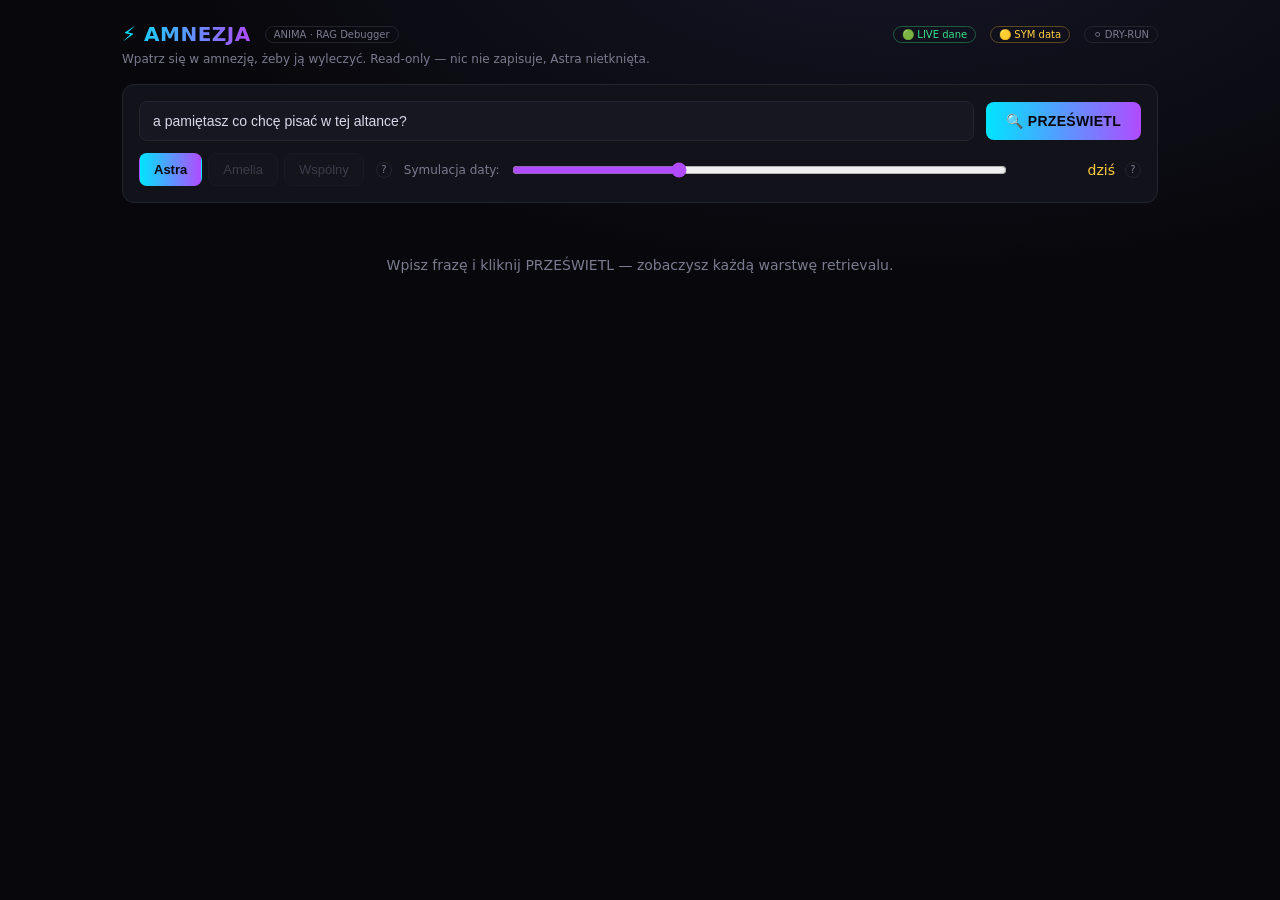
==== backend/amnezja.html @ 5b9971df "fix(amnezja): Rozjazd #1 (shared+final w trace) + uczciwa nazwa flagi (Fable review) - compose_conte" ====
<!DOCTYPE html>
<html lang="pl">
<head>
<meta charset="UTF-8">
<meta name="viewport" content="width=device-width, initial-scale=1.0">
<title>Amnezja · RAG Debugger</title>
<style>
  :root{
    --bg:#08080c; --panel:#12121a; --panel2:#171722; --border:#24242f;
    --txt:#d9d9ea; --dim:#7b7b90;
    --cyan:#00e5ff; --violet:#b14bff; --pink:#ff3db4; --gold:#ffcf40;
    --green:#35e08a; --red:#ff5a6a; --blue:#4b9bff;
  }
  *{box-sizing:border-box}
  body{margin:0;background:radial-gradient(1200px 600px at 70% -10%,#161628 0%,var(--bg) 60%);
    color:var(--txt);font-family:'Segoe UI',system-ui,sans-serif;font-size:14px;min-height:100vh}
  .wrap{max-width:1080px;margin:0 auto;padding:22px}
  header{display:flex;align-items:center;gap:14px;margin-bottom:6px}
  h1{font-size:20px;margin:0;letter-spacing:.5px;
    background:linear-gradient(90deg,var(--cyan),var(--violet));-webkit-background-clip:text;background-clip:text;color:transparent}
  .sub{color:var(--dim);font-size:12px;margin-bottom:18px}
  .badge{font-size:10px;padding:2px 8px;border-radius:20px;border:1px solid var(--border);color:var(--dim)}
  .badge.live{color:var(--green);border-color:#1e5c3f}
  .badge.sym{color:var(--gold);border-color:#5c4a1e}
  .badge.dry{color:var(--dim)}

  .panel{background:var(--panel);border:1px solid var(--border);border-radius:12px;padding:16px;margin-bottom:14px}
  .controls{display:flex;flex-direction:column;gap:12px}
  .row{display:flex;gap:12px;align-items:center;flex-wrap:wrap}
  input[type=text]{flex:1;min-width:240px;background:var(--panel2);border:1px solid var(--border);
    border-radius:8px;padding:11px 13px;color:var(--txt);font-size:14px;outline:none}
  input[type=text]:focus{border-color:var(--cyan);box-shadow:0 0 0 2px rgba(0,229,255,.12)}
  .pers{display:flex;gap:6px}
  .pbtn{background:var(--panel2);border:1px solid var(--border);color:var(--dim);
    padding:8px 14px;border-radius:8px;cursor:pointer;font-size:13px}
  .pbtn.on{color:var(--bg);background:linear-gradient(90deg,var(--cyan),var(--violet));border-color:transparent;font-weight:600}
  .pbtn.dis{opacity:.4;cursor:not-allowed}
  .slider{display:flex;align-items:center;gap:10px;flex:1;min-width:260px}
  input[type=range]{flex:1;accent-color:var(--violet)}
  .go{background:linear-gradient(90deg,var(--cyan),var(--violet));color:#06060a;border:none;
    padding:11px 20px;border-radius:8px;font-weight:700;cursor:pointer;font-size:14px;letter-spacing:.3px}
  .go:hover{filter:brightness(1.12)}
  .daylbl{min-width:96px;text-align:right;color:var(--gold);font-variant-numeric:tabular-nums}

  .summary{display:flex;gap:20px;flex-wrap:wrap;color:var(--dim);font-size:12px;margin-bottom:8px}
  .summary b{color:var(--txt)}

  .stage{border:1px solid var(--border);border-radius:10px;margin-bottom:9px;overflow:hidden;background:var(--panel)}
  .shead{display:flex;align-items:center;gap:10px;padding:12px 14px;cursor:pointer;user-select:none}
  .shead:hover{background:var(--panel2)}
  .arrow{color:var(--dim);transition:transform .15s;font-size:11px}
  .stage.open .arrow{transform:rotate(90deg)}
  .sname{font-weight:600;letter-spacing:.3px}
  .scount{margin-left:auto;color:var(--dim);font-size:12px}
  .chip{font-size:10px;padding:1px 7px;border-radius:20px;border:1px solid var(--border);color:var(--dim)}
  .warn{color:var(--red);border-color:#5c1e26}
  .sbody{display:none;padding:4px 14px 12px;border-top:1px solid var(--border)}
  .stage.open .sbody{display:block}

  .item{display:grid;grid-template-columns:52px 1fr auto;gap:10px;align-items:center;padding:6px 0;border-bottom:1px dashed #1c1c26}
  .item:last-child{border-bottom:none}
  .score{font-variant-numeric:tabular-nums;font-size:12px;color:var(--dim);text-align:right}
  .bar{height:5px;border-radius:3px;background:#1c1c26;position:relative;overflow:hidden;margin-top:3px}
  .bar>i{position:absolute;left:0;top:0;bottom:0;border-radius:3px;background:linear-gradient(90deg,var(--cyan),var(--violet))}
  .itxt{font-size:12.5px;line-height:1.4}
  .src{font-size:10px;padding:1px 7px;border-radius:5px;white-space:nowrap}
  .s-mile{color:var(--gold);background:rgba(255,207,64,.1)}
  .s-char{color:var(--violet);background:rgba(177,75,255,.1)}
  .s-know{color:var(--blue);background:rgba(75,155,255,.1)}
  .s-ext{color:var(--cyan);background:rgba(0,229,255,.1)}
  .s-def{color:var(--dim);background:#1c1c26}
  .origin{font-size:9px;color:var(--dim)}

  /* dymki po psiemu */
  .tip{position:relative;display:inline-flex;align-items:center;justify-content:center;
    width:16px;height:16px;border-radius:50%;border:1px solid var(--border);color:var(--dim);
    font-size:10px;cursor:help}
  .tip:hover::after{content:attr(data-tip);position:absolute;left:22px;top:-4px;z-index:9;
    width:320px;background:#05050a;border:1px solid var(--cyan);border-radius:8px;padding:10px 12px;
    color:var(--txt);font-size:12px;line-height:1.5;font-weight:400;letter-spacing:0;
    box-shadow:0 8px 30px rgba(0,0,0,.6)}
  .promptbox{white-space:pre-wrap;font-family:ui-monospace,Consolas,monospace;font-size:11.5px;
    color:#b9b9cc;max-height:320px;overflow:auto;background:#05050a;border:1px solid var(--border);
    border-radius:8px;padding:12px;margin-top:8px}
  .mini{background:none;border:1px solid var(--border);color:var(--dim);border-radius:6px;padding:5px 10px;cursor:pointer;font-size:12px}
  .mini:hover{color:var(--txt);border-color:var(--cyan)}
  .empty{color:var(--dim);text-align:center;padding:40px}
  .loading{color:var(--cyan);text-align:center;padding:30px}
</style>
</head>
<body>
<div class="wrap">
  <header>
    <h1>⚡ AMNEZJA</h1>
    <span class="badge">ANIMA · RAG Debugger</span>
    <span style="margin-left:auto"></span>
    <span class="badge live">🟢 LIVE dane</span>
    <span class="badge sym">🟡 SYM data</span>
    <span class="badge dry">⚪ DRY-RUN</span>
  </header>
  <div class="sub">Wpatrz się w amnezję, żeby ją wyleczyć. Read-only — nic nie zapisuje, Astra nietknięta.</div>

  <div class="panel controls">
    <div class="row">
      <input type="text" id="q" placeholder="Wpisz frazę, jakbyś był Łukaszem…"
             value="a pamiętasz co chcę pisać w tej altance?">
      <button class="go" onclick="inspect()">🔍 PRZEŚWIETL</button>
    </div>
    <div class="row">
      <div class="pers">
        <button class="pbtn on" data-p="astra">Astra</button>
        <button class="pbtn dis" title="wkrótce">Amelia</button>
        <button class="pbtn dis" title="wkrótce">Wspólny</button>
      </div>
      <span class="tip" data-tip="Persona = który mózg pamięci prześwietlamy. Na razie Astra. Amelia i Wspólny Pokój dojdą, gdy podepniemy ich stores do compose_context.">?</span>
      <div class="slider">
        <span style="color:var(--dim);font-size:12px">Symulacja daty:</span>
        <input type="range" id="day" min="-90" max="180" value="0" oninput="dayLbl()">
        <span class="daylbl" id="daytxt">dziś</span>
        <span class="tip" data-tip="Przesuń w przyszłość, a zobaczysz co Astra będzie pamiętać za X dni. Świeżość wektorów blaknie, stare emocje wypadają, RAW window (48h) się opróżnia. Killer feature — bez czekania miesiąca.">?</span>
      </div>
    </div>
  </div>

  <div class="summary" id="summary" style="display:none"></div>
  <div id="stages"><div class="empty">Wpisz frazę i kliknij PRZEŚWIETL — zobaczysz każdą warstwę retrievalu.</div></div>

  <div class="panel" id="promptpanel" style="display:none">
    <div class="row" style="justify-content:space-between">
      <div class="sname">📋 Pełny prompt — dokładnie to, co dostaje Gemini
        <span class="tip" data-tip="To finalny system prompt: charakter + twarde fakty + wybrane wspomnienia + ostatnie słowa + stan + zegar. Sklejone i wysłane do modelu. Tu nic nie wysyłamy (dry) — tylko pokazujemy.">?</span>
      </div>
      <button class="mini" onclick="copyPrompt()">kopiuj</button>
    </div>
    <div class="promptbox" id="prompt"></div>
  </div>
</div>

<script>
const TIP = {
  "1_pula_surowa":"Chroma wyrzuca ~30 najbardziej podobnych karteczek do twojej frazy. Surowa garść, jeszcze nieposortowana i niefiltrowana.",
  "2_po_wykluczeniu":"Wyrzucamy śmieci: surowe kopie twoich własnych wiadomości i krótkie echa osób, które wracają w kółko jako top.",
  "3_po_reranku":"Każdej karteczce dajemy ocenę: podobieństwo 60% + ważność 25% + świeżość 15% (+ bonus za słowo kluczowe). Sortujemy od najlepszej.",
  "4_po_temporal":"Twardy filtr czasu: stare emocje (>48h) i stare daty/finanse (>7 dni) WYLATUJĄ, nawet jeśli pasują — bo są nieaktualne.",
  "5_milestony":"Osobny, gwarantowany kanał: 2 najważniejsze deklaracje (miłość, zaufanie), żeby Astra ZAWSZE wiedziała 'kim dla siebie jesteśmy', nawet gdy piszesz o kodzie.",
  "6_po_mmr_facts":"Bramkarz różnorodności (MMR): wybiera 3 RÓŻNE karteczki, żeby nie było 5 kopii tego samego. TU rodzi się bug altanki — przy mglistym pytaniu wybiera po jednym z KAŻDEGO projektu i miesza światy.",
  "7_kanal1_final":"Sklejone: fakty (po MMR) + gwarantowane milestony = finał kanału pamięci semantycznej.",
  "8_final":"Finał KANAŁU ASTRY (character_core + pamięć + wiedza) — ale JESZCZE przed domieszką Wspólnego Pokoju.",
  "9a_domieszka_shared":"Wektory z Wspólnego Pokoju (Astra+Amelia) doklejane osobno. Były niewidoczne w warstwach 1-8 — Fable to złapał (Rozjazd #1).",
  "9b_final_prompt":"TO NAPRAWDĘ dostaje Astra w tej turze: kanał Astry + domieszka Wspólnego. Na tym stroisz, nie na warstwie 8."
};
const PRETTY = {
  "1_pula_surowa":"1 · Pula surowa","2_po_wykluczeniu":"2 · Po wykluczeniu","3_po_reranku":"3 · Po reranku",
  "4_po_temporal":"4 · Po filtrze czasu","5_milestony":"5 · Milestony (gwarantowane)","6_po_mmr_facts":"6 · Po MMR",
  "7_kanal1_final":"7 · Kanał pamięci — finał","8_final":"8 · Finał kanału Astry (przed shared)",
  "9a_domieszka_shared":"9a · Domieszka Wspólnego Pokoju","9b_final_prompt":"9b · FINAŁ → to NAPRAWDĘ dostaje Astra"
};

function dayLbl(){
  const v=+document.getElementById('day').value;
  document.getElementById('daytxt').textContent = v===0 ? 'dziś' : (v>0?'+':'')+v+' dni';
}
function srcClass(it){
  if(it.is_milestone) return 's-mile';
  const s=(it.source||'');
  if(s==='character_core') return 's-char';
  if(s==='md_import') return 's-know';
  if(s.startsWith('extracted')) return 's-ext';
  return 's-def';
}
function esc(t){return (t||'').replace(/[&<>]/g,c=>({'&':'&amp;','<':'&lt;','>':'&gt;'}[c]))}

function renderItems(items){
  if(!items.length) return '<div class="origin" style="padding:8px 0">— pusto —</div>';
  return items.map(it=>{
    const w = Math.max(4, Math.min(100, (it.final_score||0)/1.5*100));
    const o = it.origin_endpoint ? `<div class="origin">źródło: ${esc(it.origin_endpoint)}</div>` : '';
    return `<div class="item">
      <div><div class="score">${(it.final_score||0).toFixed(2)}</div><div class="bar"><i style="width:${w}%"></i></div></div>
      <div class="itxt">${esc(it.text)}${o}</div>
      <div class="src ${srcClass(it)}">${esc(it.is_milestone?'★ milestone':it.source)}</div>
    </div>`;
  }).join('');
}
function distinctSources(items){return new Set(items.map(i=>i.source)).size}

function render(data){
  document.getElementById('summary').style.display='flex';
  document.getElementById('summary').innerHTML =
    `Fraza: <b>${esc(data.query)}</b> &nbsp;·&nbsp; Czas: <b>${esc(data.now_simulated)}</b> &nbsp;·&nbsp; `+
    `Twarde fakty: <b>${data.hard_facts_count}</b> &nbsp;·&nbsp; Finalnych wspomnień: <b>${data.final_count}</b>`;

  const host=document.getElementById('stages'); host.innerHTML='';
  (data.stages||[]).forEach((st)=>{
    const pretty = PRETTY[st.name]||st.name;
    const tip = TIP[st.name]||'';
    const open = (st.name==='6_po_mmr_facts'||st.name==='9b_final_prompt') ? 'open' : '';
    let warn='';
    if(st.name==='9b_final_prompt'){
      warn=`<span class="chip">różnorodność źródeł: ${distinctSources(st.items)} <span style="opacity:.6">(to NIE detektor fuzji — prawdziwy cosine w backlogu)</span></span>`;
    }
    const el=document.createElement('div');
    el.className='stage '+open;
    el.innerHTML=`<div class="shead" onclick="this.parentNode.classList.toggle('open')">
        <span class="arrow">▶</span>
        <span class="sname">${pretty}</span>
        <span class="tip" data-tip="${esc(tip)}" onclick="event.stopPropagation()">?</span>
        ${warn}
        <span class="scount">${st.count} wektorów</span>
      </div>
      <div class="sbody">${renderItems(st.items)}</div>`;
    host.appendChild(el);
  });

  document.getElementById('promptpanel').style.display='block';
  document.getElementById('prompt').textContent = data.system_prompt||'';
}

async function inspect(){
  const q=document.getElementById('q').value.trim(); if(!q) return;
  const day=+document.getElementById('day').value;
  document.getElementById('stages').innerHTML='<div class="loading">⚡ prześwietlam…</div>';
  document.getElementById('summary').style.display='none';
  document.getElementById('promptpanel').style.display='none';
  try{
    const r=await fetch(`/api/debug/inspect?query=${encodeURIComponent(q)}&day_offset=${day}`);
    if(!r.ok) throw new Error('HTTP '+r.status);
    render(await r.json());
  }catch(e){
    document.getElementById('stages').innerHTML='<div class="empty">Błąd: '+esc(e.message)+'</div>';
  }
}
function copyPrompt(){navigator.clipboard.writeText(document.getElementById('prompt').textContent)}
document.getElementById('q').addEventListener('keydown',e=>{if(e.key==='Enter')inspect()});
</script>
</body>
</html>
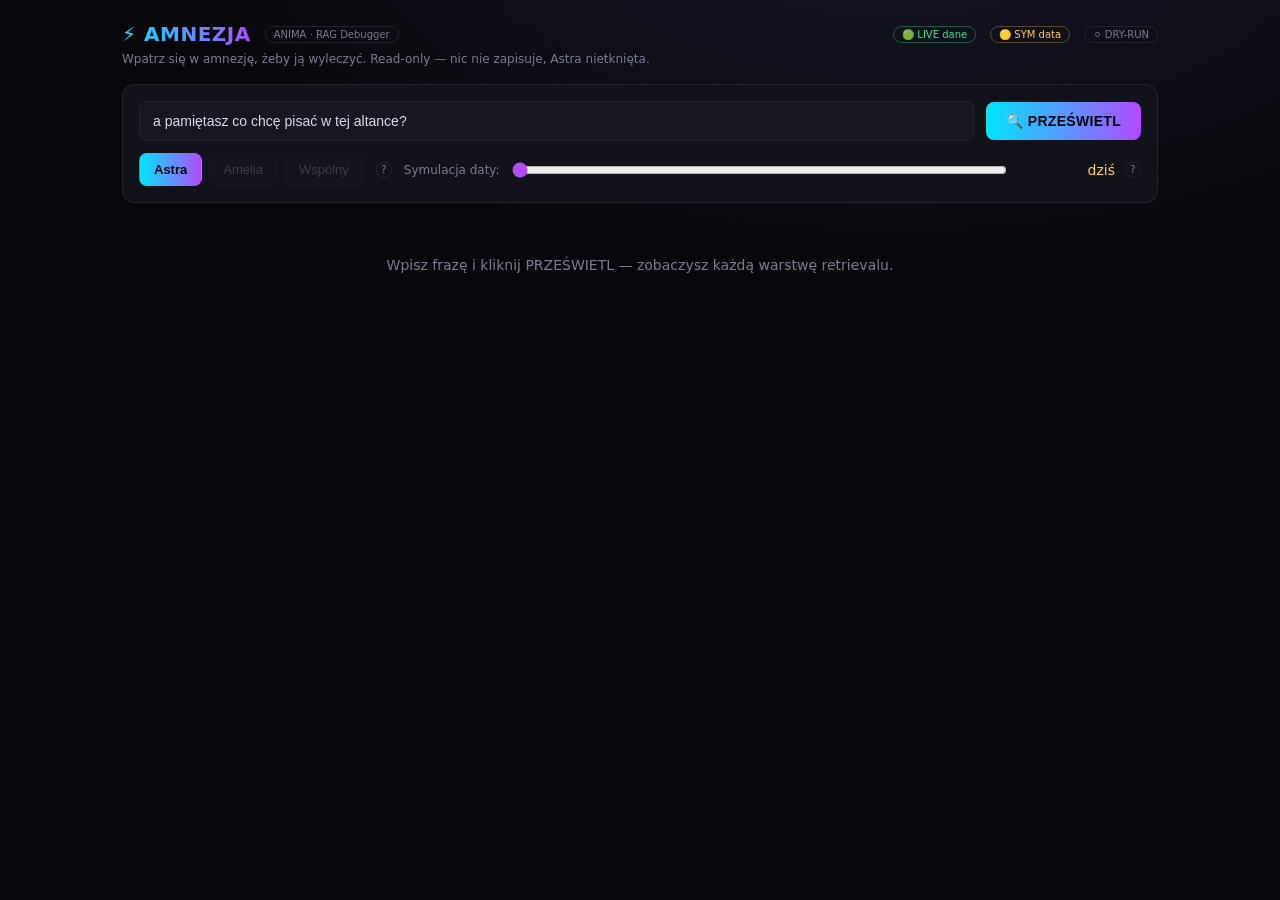
==== commit a12d926c: "fix(amnezja): B1 kopia+inkrement stanu, B2 blokada ujemnego offsetu, FastAPI Basic Auth, harness do " ====
--- a/backend/amnezja.html
+++ b/backend/amnezja.html
@@ -115,7 +115,7 @@
       <span class="tip" data-tip="Persona = który mózg pamięci prześwietlamy. Na razie Astra. Amelia i Wspólny Pokój dojdą, gdy podepniemy ich stores do compose_context.">?</span>
       <div class="slider">
         <span style="color:var(--dim);font-size:12px">Symulacja daty:</span>
-        <input type="range" id="day" min="-90" max="180" value="0" oninput="dayLbl()">
+        <input type="range" id="day" min="0" max="180" value="0" oninput="dayLbl()">
         <span class="daylbl" id="daytxt">dziś</span>
         <span class="tip" data-tip="Przesuń w przyszłość, a zobaczysz co Astra będzie pamiętać za X dni. Świeżość wektorów blaknie, stare emocje wypadają, RAW window (48h) się opróżnia. Killer feature — bez czekania miesiąca.">?</span>
       </div>
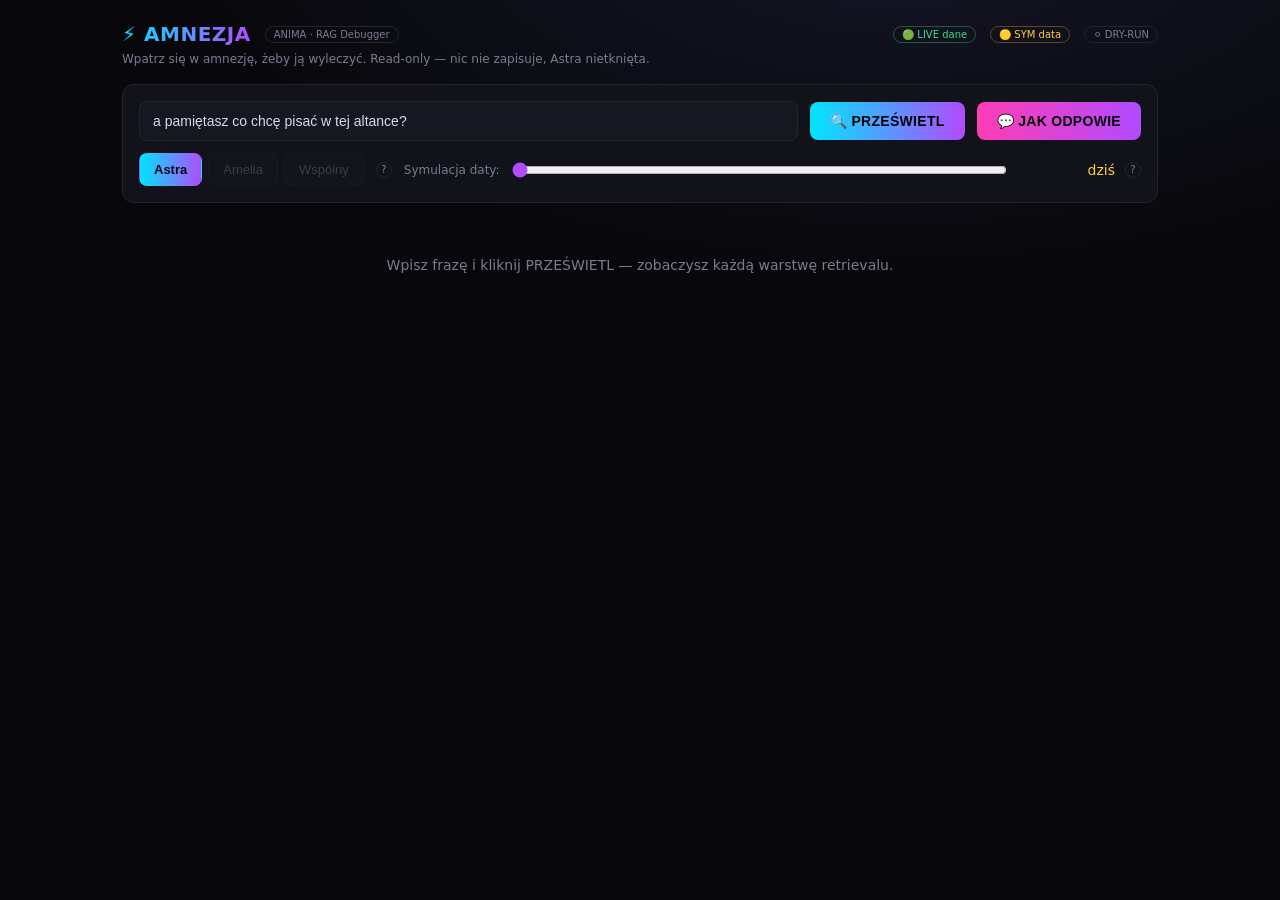
==== commit bb159a54: "feat(amnezja): piaskownica — dry-run generacja odpowiedzi Astry (opcja generate, domyslnie off) /api" ====
--- a/backend/amnezja.html
+++ b/backend/amnezja.html
@@ -86,6 +86,13 @@
   .mini:hover{color:var(--txt);border-color:var(--cyan)}
   .empty{color:var(--dim);text-align:center;padding:40px}
   .loading{color:var(--cyan);text-align:center;padding:30px}
+
+  /* piaskownica — jak odpowie */
+  .go.gen{background:linear-gradient(90deg,var(--pink),var(--violet))}
+  .genresp{white-space:pre-wrap;background:#0a0a12;border:1px solid var(--violet);border-radius:8px;
+    padding:14px;margin-top:10px;font-size:14px;line-height:1.6;color:var(--txt)}
+  .genhint{color:var(--pink);font-style:italic;font-size:12.5px;margin-top:8px}
+  .genthought{color:var(--dim);font-size:11.5px;margin-top:10px;border-left:2px solid var(--border);padding-left:10px;white-space:pre-wrap}
 </style>
 </head>
 <body>
@@ -104,7 +111,8 @@
     <div class="row">
       <input type="text" id="q" placeholder="Wpisz frazę, jakbyś był Łukaszem…"
              value="a pamiętasz co chcę pisać w tej altance?">
-      <button class="go" onclick="inspect()">🔍 PRZEŚWIETL</button>
+      <button class="go" onclick="inspect(false)">🔍 PRZEŚWIETL</button>
+      <button class="go gen" onclick="inspect(true)" title="Woła Gemini, nic nie zapisuje">💬 JAK ODPOWIE</button>
     </div>
     <div class="row">
       <div class="pers">
@@ -133,6 +141,18 @@
       <button class="mini" onclick="copyPrompt()">kopiuj</button>
     </div>
     <div class="promptbox" id="prompt"></div>
+  </div>
+
+  <div class="panel" id="genpanel" style="display:none">
+    <div class="row" style="justify-content:space-between">
+      <div class="sname">💬 Jak Astra by odpowiedziała
+        <span class="tip" data-tip="PIASKOWNICA. Składamy dokładnie ten prompt co /api/chat i pytamy Gemini jak Astra by odpowiedziała na tę frazę. Woła model (kosztuje), ale NIC nie zapisuje — żywa Astra nietknięta. Testuj fixy tutaj przed wdrożeniem.">?</span>
+        <span class="badge" style="color:var(--pink);border-color:#5c1e4a">piaskownica · nie zapisane</span>
+      </div>
+    </div>
+    <div class="genhint" id="genhint"></div>
+    <div class="genresp" id="genresp"></div>
+    <div class="genthought" id="genthought"></div>
   </div>
 </div>
 
@@ -214,16 +234,33 @@
 
   document.getElementById('promptpanel').style.display='block';
   document.getElementById('prompt').textContent = data.system_prompt||'';
-}
-
-async function inspect(){
+
+  const gp=document.getElementById('genpanel');
+  if(data.generated){
+    gp.style.display='block';
+    if(data.generated.error){
+      document.getElementById('genhint').textContent='';
+      document.getElementById('genresp').textContent='Błąd generacji: '+data.generated.error;
+      document.getElementById('genthought').textContent='';
+    }else{
+      document.getElementById('genhint').textContent = data.generated.hint||'';
+      document.getElementById('genresp').textContent = data.generated.response||'(pusto)';
+      document.getElementById('genthought').textContent = data.generated.thought ? '💭 '+data.generated.thought : '';
+    }
+  }else{
+    gp.style.display='none';
+  }
+}
+
+async function inspect(withGen){
   const q=document.getElementById('q').value.trim(); if(!q) return;
   const day=+document.getElementById('day').value;
-  document.getElementById('stages').innerHTML='<div class="loading">⚡ prześwietlam…</div>';
+  document.getElementById('stages').innerHTML='<div class="loading">⚡ '+(withGen?'pytam Astrę…':'prześwietlam…')+'</div>';
   document.getElementById('summary').style.display='none';
   document.getElementById('promptpanel').style.display='none';
+  document.getElementById('genpanel').style.display='none';
   try{
-    const r=await fetch(`/api/debug/inspect?query=${encodeURIComponent(q)}&day_offset=${day}`);
+    const r=await fetch(`/api/debug/inspect?query=${encodeURIComponent(q)}&day_offset=${day}${withGen?'&generate=true':''}`);
     if(!r.ok) throw new Error('HTTP '+r.status);
     render(await r.json());
   }catch(e){
@@ -231,7 +268,7 @@
   }
 }
 function copyPrompt(){navigator.clipboard.writeText(document.getElementById('prompt').textContent)}
-document.getElementById('q').addEventListener('keydown',e=>{if(e.key==='Enter')inspect()});
+document.getElementById('q').addEventListener('keydown',e=>{if(e.key==='Enter')inspect(false)});
 </script>
 </body>
 </html>
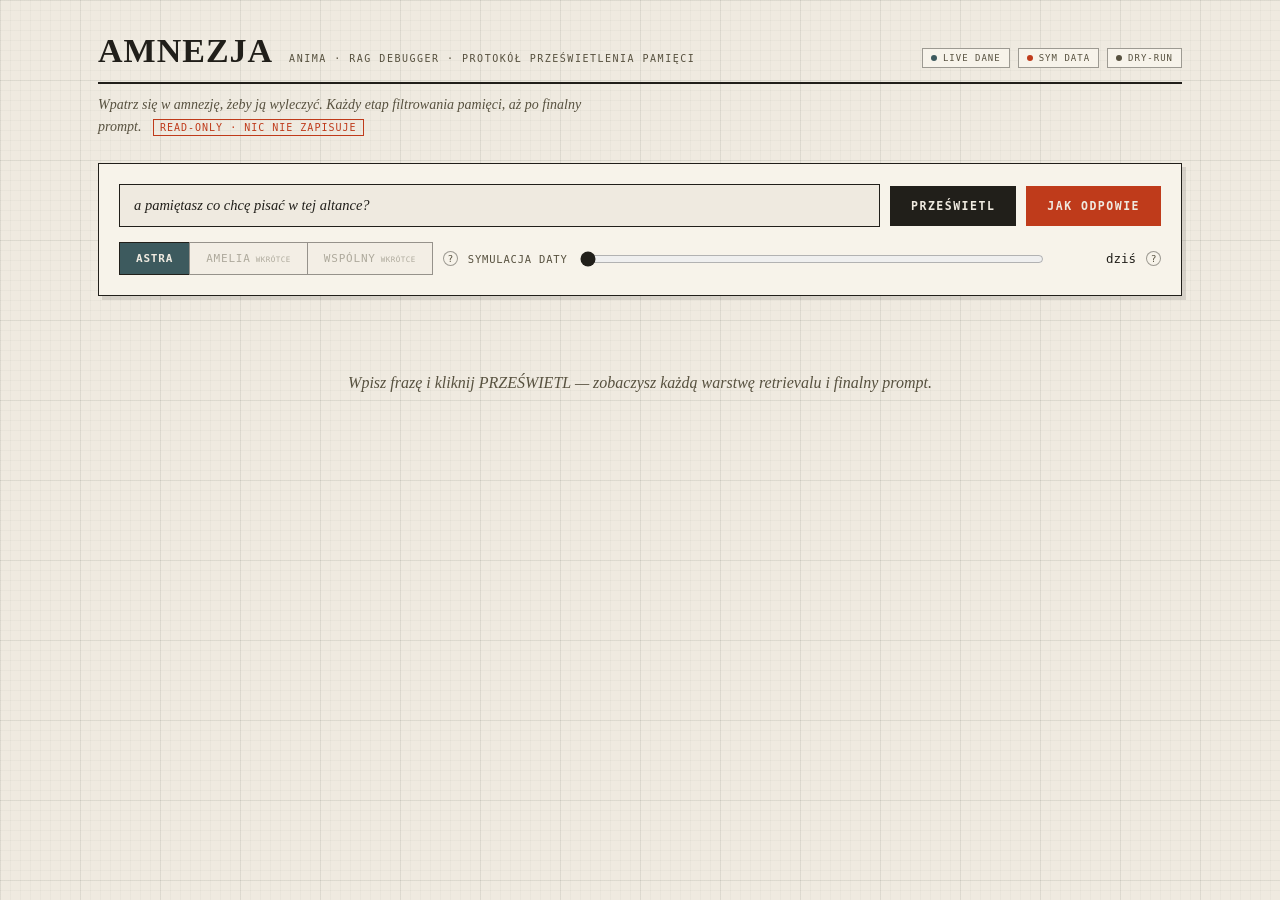
==== commit 28fc57e3: "amnezja(ui): redesign debuggera — protokol przeswietlenia (plaski HTML) Nowy layout: papier technicz" ====
--- a/backend/amnezja.html
+++ b/backend/amnezja.html
@@ -1,158 +1,226 @@
 <!DOCTYPE html>
-<html lang="pl">
-<head>
+<html lang="pl"><head>
 <meta charset="UTF-8">
 <meta name="viewport" content="width=device-width, initial-scale=1.0">
 <title>Amnezja · RAG Debugger</title>
 <style>
   :root{
-    --bg:#08080c; --panel:#12121a; --panel2:#171722; --border:#24242f;
-    --txt:#d9d9ea; --dim:#7b7b90;
-    --cyan:#00e5ff; --violet:#b14bff; --pink:#ff3db4; --gold:#ffcf40;
-    --green:#35e08a; --red:#ff5a6a; --blue:#4b9bff;
+    --papier:#EFEAE0;   /* tło — papier techniczny */
+    --kosc:#E3DCCB;     /* panele */
+    --karta:#F7F3EA;    /* jaśniejsza karta / pola danych */
+    --grafit:#211F1A;   /* atrament */
+    --sepia:#57513F;    /* tekst drugorzędny — wzmocniony kontrast */
+    --cynober:#BF3B1B;  /* sygnał — adnotacje radiologa */
+    --teal:#3D5A5E;     /* statusy pozytywne, aktywna persona */
+    --linia:rgba(33,31,26,.42);
+    --mono:ui-monospace,"SF Mono",Consolas,"Cascadia Code",monospace;
+    --serif:Georgia,"Times New Roman",serif;
+    --sans:-apple-system,"Segoe UI",system-ui,sans-serif;
   }
   *{box-sizing:border-box}
-  body{margin:0;background:radial-gradient(1200px 600px at 70% -10%,#161628 0%,var(--bg) 60%);
-    color:var(--txt);font-family:'Segoe UI',system-ui,sans-serif;font-size:14px;min-height:100vh}
-  .wrap{max-width:1080px;margin:0 auto;padding:22px}
-  header{display:flex;align-items:center;gap:14px;margin-bottom:6px}
-  h1{font-size:20px;margin:0;letter-spacing:.5px;
-    background:linear-gradient(90deg,var(--cyan),var(--violet));-webkit-background-clip:text;background-clip:text;color:transparent}
-  .sub{color:var(--dim);font-size:12px;margin-bottom:18px}
-  .badge{font-size:10px;padding:2px 8px;border-radius:20px;border:1px solid var(--border);color:var(--dim)}
-  .badge.live{color:var(--green);border-color:#1e5c3f}
-  .badge.sym{color:var(--gold);border-color:#5c4a1e}
-  .badge.dry{color:var(--dim)}
-
-  .panel{background:var(--panel);border:1px solid var(--border);border-radius:12px;padding:16px;margin-bottom:14px}
-  .controls{display:flex;flex-direction:column;gap:12px}
-  .row{display:flex;gap:12px;align-items:center;flex-wrap:wrap}
-  input[type=text]{flex:1;min-width:240px;background:var(--panel2);border:1px solid var(--border);
-    border-radius:8px;padding:11px 13px;color:var(--txt);font-size:14px;outline:none}
-  input[type=text]:focus{border-color:var(--cyan);box-shadow:0 0 0 2px rgba(0,229,255,.12)}
-  .pers{display:flex;gap:6px}
-  .pbtn{background:var(--panel2);border:1px solid var(--border);color:var(--dim);
-    padding:8px 14px;border-radius:8px;cursor:pointer;font-size:13px}
-  .pbtn.on{color:var(--bg);background:linear-gradient(90deg,var(--cyan),var(--violet));border-color:transparent;font-weight:600}
-  .pbtn.dis{opacity:.4;cursor:not-allowed}
-  .slider{display:flex;align-items:center;gap:10px;flex:1;min-width:260px}
-  input[type=range]{flex:1;accent-color:var(--violet)}
-  .go{background:linear-gradient(90deg,var(--cyan),var(--violet));color:#06060a;border:none;
-    padding:11px 20px;border-radius:8px;font-weight:700;cursor:pointer;font-size:14px;letter-spacing:.3px}
-  .go:hover{filter:brightness(1.12)}
-  .daylbl{min-width:96px;text-align:right;color:var(--gold);font-variant-numeric:tabular-nums}
-
-  .summary{display:flex;gap:20px;flex-wrap:wrap;color:var(--dim);font-size:12px;margin-bottom:8px}
-  .summary b{color:var(--txt)}
-
-  .stage{border:1px solid var(--border);border-radius:10px;margin-bottom:9px;overflow:hidden;background:var(--panel)}
-  .shead{display:flex;align-items:center;gap:10px;padding:12px 14px;cursor:pointer;user-select:none}
-  .shead:hover{background:var(--panel2)}
-  .arrow{color:var(--dim);transition:transform .15s;font-size:11px}
+  body{margin:0;color:var(--grafit);font-family:var(--sans);font-size:14px;min-height:100vh;text-wrap:pretty;
+    background:
+      linear-gradient(rgba(33,31,26,.06) 1px, transparent 1px),
+      linear-gradient(90deg, rgba(33,31,26,.06) 1px, transparent 1px),
+      linear-gradient(rgba(33,31,26,.028) 1px, transparent 1px),
+      linear-gradient(90deg, rgba(33,31,26,.028) 1px, transparent 1px),
+      var(--papier);
+    background-size:80px 80px,80px 80px,10px 10px,10px 10px}
+  .wrap{max-width:1140px;margin:0 auto;padding:34px 28px 80px}
+  a{color:var(--teal)} a:hover{color:var(--cynober)}
+
+  /* ── nagłówek protokołu ── */
+  header{display:flex;align-items:flex-end;gap:16px;flex-wrap:wrap;row-gap:10px;
+    border-bottom:2px solid var(--grafit);padding-bottom:14px;margin-bottom:8px}
+  .word{font-family:var(--serif);font-size:34px;font-weight:700;letter-spacing:1px;line-height:1;white-space:nowrap}
+  .wordtag{font-family:var(--mono);font-size:10px;letter-spacing:1.5px;color:var(--sepia);white-space:nowrap;
+    text-transform:uppercase;padding-bottom:4px}
+  .envrow{margin-left:auto;display:flex;gap:8px;align-items:flex-end;flex-wrap:wrap}
+  .envtag{display:flex;align-items:center;gap:6px;font-family:var(--mono);font-size:9px;letter-spacing:1px;
+    color:var(--sepia);border:1px solid var(--linia);padding:4px 8px;text-transform:uppercase;background:var(--karta)}
+  .dot{width:6px;height:6px;border-radius:50%;background:var(--sepia)}
+  .dot.on{background:var(--teal)}
+  .dot.sym{background:var(--cynober)}
+  .sub{color:var(--sepia);font-size:14px;margin:10px 0 26px;max-width:680px;line-height:1.55;
+    font-family:var(--serif);font-style:italic}
+  .sub .ro{font-family:var(--mono);font-style:normal;font-size:10px;letter-spacing:1px;color:var(--cynober);
+    text-transform:uppercase;margin-left:8px;border:1px solid var(--cynober);padding:2px 6px;white-space:nowrap}
+
+  /* ── kontrolki ── */
+  .panel{background:var(--karta);border:1px solid var(--grafit);padding:20px;margin-bottom:18px;
+    box-shadow:4px 4px 0 rgba(33,31,26,.12)}
+  .controls{display:flex;flex-direction:column;gap:15px}
+  .row{display:flex;gap:10px;align-items:center;flex-wrap:wrap}
+  input[type=text]{flex:1;min-width:260px;background:var(--papier);border:1px solid var(--grafit);
+    padding:12px 14px;color:var(--grafit);font-size:14.5px;outline:none;font-family:var(--serif);font-style:italic}
+  input[type=text]:focus{box-shadow:inset 0 0 0 1px var(--grafit)}
+  input[type=text]::placeholder{color:var(--sepia);opacity:.7}
+  .btn{border:1px solid var(--grafit);background:var(--grafit);color:var(--papier);
+    padding:12px 20px;cursor:pointer;font-size:11.5px;font-weight:700;letter-spacing:1.5px;
+    font-family:var(--mono);white-space:nowrap;text-transform:uppercase}
+  .btn:hover{background:#3a372f}
+  .btn.primary{background:var(--cynober);border-color:var(--cynober)}
+  .btn.primary:hover{background:#a83317}
+  .pers{display:flex;gap:0}
+  .pbtn{background:var(--papier);border:1px solid var(--grafit);border-right:none;color:var(--sepia);
+    padding:9px 16px;cursor:pointer;font-size:11px;font-family:var(--mono);letter-spacing:.8px;text-transform:uppercase}
+  .pbtn:last-child{border-right:1px solid var(--grafit)}
+  .pbtn.on{color:var(--papier);background:var(--teal);font-weight:700}
+  .pbtn.dis{opacity:.45;cursor:not-allowed}
+  .soon{font-size:7.5px;color:var(--sepia);letter-spacing:.5px;margin-left:5px}
+  .slider{display:flex;align-items:center;gap:10px;flex:1;min-width:280px}
+  .slabel{color:var(--sepia);font-size:10.5px;white-space:nowrap;font-family:var(--mono);letter-spacing:.8px;text-transform:uppercase}
+  input[type=range]{flex:1;accent-color:var(--grafit)}
+  .daylbl{min-width:80px;text-align:right;color:var(--grafit);font-variant-numeric:tabular-nums;font-family:var(--mono);font-size:12.5px}
+  .daylbl.future{color:var(--cynober);font-weight:700}
+
+  /* ── dymki ── */
+  .tip{position:relative;display:inline-flex;align-items:center;justify-content:center;
+    width:15px;height:15px;border-radius:50%;border:1px solid var(--linia);color:var(--sepia);
+    font-size:9.5px;cursor:help;flex-shrink:0;font-family:var(--mono);background:var(--karta)}
+  .tip:hover::after{content:attr(data-tip);position:absolute;left:20px;top:-6px;z-index:20;
+    width:300px;background:var(--karta);border:1px solid var(--grafit);padding:11px 13px;
+    color:var(--grafit);font-size:12px;line-height:1.55;font-weight:400;letter-spacing:0;
+    box-shadow:5px 5px 0 rgba(33,31,26,.15);font-family:var(--sans);text-transform:none}
+
+  /* ── podsumowanie protokołu ── */
+  .stats{display:flex;margin-bottom:18px;border:1px solid var(--grafit);background:var(--karta);
+    box-shadow:4px 4px 0 rgba(33,31,26,.12)}
+  .stat{flex:1;padding:14px 18px;border-right:1px solid var(--linia);min-width:0}
+  .stat:last-child{border-right:none}
+  .stat .l{font-size:9px;color:var(--sepia);letter-spacing:1.2px;text-transform:uppercase;margin-bottom:5px;font-family:var(--mono)}
+  .stat .v{font-family:var(--serif);font-size:22px;font-weight:700;line-height:1.1}
+  .stat .v.q{font-size:14px;font-style:italic;font-weight:400;overflow:hidden;text-overflow:ellipsis;white-space:nowrap}
+  .stat .v.t{font-family:var(--mono);font-size:14px;font-weight:400;padding-top:4px}
+
+  /* ── funnel ── */
+  .funnel-head{display:flex;align-items:center;gap:8px;margin-bottom:14px}
+  .funnel-title{font-size:11px;font-weight:700;letter-spacing:1.5px;text-transform:uppercase;font-family:var(--mono)}
+  .frow{display:grid;grid-template-columns:200px 1fr 52px 54px;gap:12px;align-items:center;padding:4.5px 0}
+  .frow .fname{font-size:12px;color:var(--sepia);white-space:nowrap;overflow:hidden;text-overflow:ellipsis;font-family:var(--mono)}
+  .frow.result .fname{color:var(--cynober);font-weight:700}
+  .ftrack{height:15px;background:rgba(33,31,26,.06);position:relative;overflow:hidden;border-right:1px solid var(--linia)}
+  .ffill{position:absolute;left:0;top:0;bottom:0;background:rgba(33,31,26,.34)}
+  .frow.result .ffill{background:var(--cynober)}
+  .fcount{font-family:var(--serif);font-size:16px;font-weight:700;text-align:right;font-variant-numeric:tabular-nums}
+  .fdelta{font-family:var(--mono);font-size:10.5px;text-align:right;color:var(--sepia)}
+  .fdelta .big{color:var(--cynober);font-weight:700}
+
+  /* ── grounding ── */
+  .grnd{margin:0 0 26px;padding:16px 18px;border:1px solid var(--grafit);background:var(--karta);
+    box-shadow:4px 4px 0 rgba(33,31,26,.12)}
+  .grnd .gline{display:flex;align-items:center;gap:8px;flex-wrap:wrap;font-size:12.5px}
+  .grnd b{font-variant-numeric:tabular-nums;font-family:var(--mono)}
+  .gtag{font-family:var(--mono);font-size:10px;padding:3px 9px;border:1.5px solid;letter-spacing:1px;font-weight:700}
+  .g-GROUNDED{color:var(--teal);border-color:var(--teal)}
+  .g-LOW_CONFIDENCE{color:var(--sepia);border-color:var(--sepia)}
+  .g-NO_DATA{color:var(--cynober);border-color:var(--cynober)}
+  .glabel{color:var(--sepia);font-size:9px;margin:10px 0 5px;letter-spacing:1px;text-transform:uppercase;font-family:var(--mono)}
+  .grnd pre{margin:0;padding:11px 13px;background:var(--papier);border:1px solid var(--linia);
+    color:var(--grafit);font-size:11.5px;font-family:var(--mono);white-space:pre-wrap;max-height:150px;overflow:auto}
+
+  /* ── LINIA SEJSMOGRAFU — kręgosłup przepływu ── */
+  .flow{position:relative;padding-left:78px;margin-top:6px}
+  .flow::before{content:"";position:absolute;left:31px;top:34px;bottom:4px;width:2px;background:var(--grafit)}
+  .node{position:relative}
+  .node::before{content:"";position:absolute;left:-53px;top:13px;width:10px;height:10px;border-radius:50%;
+    background:var(--papier);border:2px solid var(--grafit);z-index:1}
+  .node.result::before{background:var(--cynober);border-color:var(--cynober)}
+  .node.sq::before{border-radius:0;background:var(--grafit)}
+  .node.sq.result::before{background:var(--cynober)}
+  .node::after{content:attr(data-num);position:absolute;left:-78px;width:20px;top:8px;text-align:right;
+    font-family:var(--serif);font-size:19px;font-weight:700;color:var(--sepia);line-height:1}
+  .node.result::after{color:var(--cynober)}
+  .flow-label{font-size:11px;font-weight:700;letter-spacing:1.5px;text-transform:uppercase;
+    color:var(--grafit);margin:0 0 12px;font-family:var(--mono)}
+
+  /* ── etapy ── */
+  .stage{border:1px solid var(--grafit);margin-bottom:10px;overflow:visible;background:var(--karta)}
+  .stage.result{border-width:2px;border-color:var(--cynober);box-shadow:4px 4px 0 rgba(191,59,27,.18)}
+  .shead{display:flex;align-items:center;gap:9px;padding:12px 15px;cursor:pointer;user-select:none;flex-wrap:wrap;row-gap:6px}
+  .shead:hover{background:var(--kosc)}
+  .arrow{color:var(--sepia);transition:transform .15s;font-size:10px;font-family:var(--mono);flex-shrink:0}
   .stage.open .arrow{transform:rotate(90deg)}
-  .sname{font-weight:600;letter-spacing:.3px}
-  .scount{margin-left:auto;color:var(--dim);font-size:12px}
-  .chip{font-size:10px;padding:1px 7px;border-radius:20px;border:1px solid var(--border);color:var(--dim)}
-  .warn{color:var(--red);border-color:#5c1e26}
-  .sbody{display:none;padding:4px 14px 12px;border-top:1px solid var(--border)}
+  .sname{font-weight:700;font-size:15px;white-space:nowrap;font-family:var(--serif)}
+  .stage.result .sname{color:var(--cynober)}
+  .scount{margin-left:auto;color:var(--sepia);font-size:11px;font-family:var(--mono);letter-spacing:.5px;white-space:nowrap}
+  .chip{font-size:9.5px;padding:2px 8px;border:1px solid var(--linia);color:var(--sepia);font-family:var(--mono)}
+  .sbody{display:none;padding:2px 15px 13px;border-top:1px solid var(--linia)}
   .stage.open .sbody{display:block}
 
-  .item{display:grid;grid-template-columns:52px 1fr auto;gap:10px;align-items:center;padding:6px 0;border-bottom:1px dashed #1c1c26}
+  .item{display:grid;grid-template-columns:48px 1fr auto;gap:12px;align-items:center;padding:8px 0;border-bottom:1px dotted var(--linia)}
   .item:last-child{border-bottom:none}
-  .score{font-variant-numeric:tabular-nums;font-size:12px;color:var(--dim);text-align:right}
-  .bar{height:5px;border-radius:3px;background:#1c1c26;position:relative;overflow:hidden;margin-top:3px}
-  .bar>i{position:absolute;left:0;top:0;bottom:0;border-radius:3px;background:linear-gradient(90deg,var(--cyan),var(--violet))}
-  .itxt{font-size:12.5px;line-height:1.4}
-  .src{font-size:10px;padding:1px 7px;border-radius:5px;white-space:nowrap}
-  .s-mile{color:var(--gold);background:rgba(255,207,64,.1)}
-  .s-char{color:var(--violet);background:rgba(177,75,255,.1)}
-  .s-know{color:var(--blue);background:rgba(75,155,255,.1)}
-  .s-ext{color:var(--cyan);background:rgba(0,229,255,.1)}
-  .s-def{color:var(--dim);background:#1c1c26}
-  .origin{font-size:9px;color:var(--dim)}
-
-  /* dymki po psiemu */
-  .tip{position:relative;display:inline-flex;align-items:center;justify-content:center;
-    width:16px;height:16px;border-radius:50%;border:1px solid var(--border);color:var(--dim);
-    font-size:10px;cursor:help}
-  .tip:hover::after{content:attr(data-tip);position:absolute;left:22px;top:-4px;z-index:9;
-    width:320px;background:#05050a;border:1px solid var(--cyan);border-radius:8px;padding:10px 12px;
-    color:var(--txt);font-size:12px;line-height:1.5;font-weight:400;letter-spacing:0;
-    box-shadow:0 8px 30px rgba(0,0,0,.6)}
-  .promptbox{white-space:pre-wrap;font-family:ui-monospace,Consolas,monospace;font-size:11.5px;
-    color:#b9b9cc;max-height:320px;overflow:auto;background:#05050a;border:1px solid var(--border);
-    border-radius:8px;padding:12px;margin-top:8px}
-  .mini{background:none;border:1px solid var(--border);color:var(--dim);border-radius:6px;padding:5px 10px;cursor:pointer;font-size:12px}
-  .mini:hover{color:var(--txt);border-color:var(--cyan)}
-  .empty{color:var(--dim);text-align:center;padding:40px}
-  .loading{color:var(--cyan);text-align:center;padding:30px}
-
-  /* piaskownica — jak odpowie */
-  .go.gen{background:linear-gradient(90deg,var(--pink),var(--violet))}
-  .genresp{white-space:pre-wrap;background:#0a0a12;border:1px solid var(--violet);border-radius:8px;
-    padding:14px;margin-top:10px;font-size:14px;line-height:1.6;color:var(--txt)}
-  .genhint{color:var(--pink);font-style:italic;font-size:12.5px;margin-top:8px}
-  .genthought{color:var(--dim);font-size:11.5px;margin-top:10px;border-left:2px solid var(--border);padding-left:10px;white-space:pre-wrap}
+  .score{font-variant-numeric:tabular-nums;font-size:12px;color:var(--grafit);text-align:right;font-family:var(--mono)}
+  .scorelbl{font-size:7.5px;color:var(--sepia);text-align:right;letter-spacing:.2px;margin-top:1px;font-family:var(--mono)}
+  .bar{height:3px;background:rgba(33,31,26,.1);position:relative;overflow:hidden;margin-top:4px}
+  .bar>i{position:absolute;left:0;top:0;bottom:0;background:var(--grafit)}
+  .itxt{font-size:13px;line-height:1.5}
+  .origin{font-size:10px;color:var(--sepia);margin-top:2px;font-family:var(--mono)}
+  .cut{font-size:10px;color:var(--cynober);margin-top:2px;font-family:var(--mono);font-weight:700}
+  .src{display:inline-flex;align-items:center;gap:6px;font-size:10px;font-family:var(--mono);white-space:nowrap;color:var(--sepia)}
+  .src i{width:8px;height:8px;flex-shrink:0}
+
+  /* ── prompt + odpowiedź ── */
+  .endpanel{border:1px solid var(--grafit);background:var(--karta);padding:18px;margin-bottom:12px;
+    box-shadow:4px 4px 0 rgba(33,31,26,.12)}
+  .ptitle{display:flex;align-items:center;gap:8px;justify-content:space-between;margin-bottom:10px;flex-wrap:wrap;row-gap:8px}
+  .ptitle .lhs{display:flex;align-items:center;gap:8px;flex-wrap:wrap}
+  .plabel{font-size:15px;font-weight:700;font-family:var(--serif)}
+  .promptbox{white-space:pre-wrap;font-family:var(--mono);font-size:11.5px;
+    color:var(--grafit);max-height:340px;overflow:auto;background:var(--papier);border:1px solid var(--linia);padding:14px}
+  .mini{background:transparent;border:1px solid var(--grafit);color:var(--grafit);padding:6px 14px;cursor:pointer;
+    font-size:10px;font-family:var(--mono);letter-spacing:1px;text-transform:uppercase}
+  .mini:hover{background:var(--grafit);color:var(--papier)}
+  .empty{color:var(--sepia);text-align:center;padding:60px 20px;font-size:16px;font-family:var(--serif);font-style:italic}
+  .loading{color:var(--grafit);text-align:center;padding:40px;font-family:var(--mono);font-size:12px;letter-spacing:2px;text-transform:uppercase}
+
+  .stamp{font-family:var(--mono);font-size:9.5px;padding:5px 10px;border:2px solid var(--cynober);color:var(--cynober);
+    letter-spacing:1.5px;text-transform:uppercase;font-weight:700;transform:rotate(-2.5deg);white-space:nowrap}
+  .genresp{white-space:pre-wrap;background:var(--papier);border:1px solid var(--linia);
+    padding:20px 22px;margin-top:10px;font-size:16px;line-height:1.7;color:var(--grafit);font-family:var(--serif)}
+  .genhint{color:var(--sepia);font-style:italic;font-size:13px;margin-top:10px;font-family:var(--serif)}
+  .genthought{color:var(--sepia);font-size:11.5px;margin-top:14px;border-left:2px solid var(--linia);padding-left:12px;white-space:pre-wrap;line-height:1.55;font-family:var(--mono)}
+  .genthought-label{font-size:9px;text-transform:uppercase;letter-spacing:1px;color:var(--sepia);margin-bottom:5px;font-family:var(--mono)}
 </style>
 </head>
 <body>
 <div class="wrap">
   <header>
-    <h1>⚡ AMNEZJA</h1>
-    <span class="badge">ANIMA · RAG Debugger</span>
-    <span style="margin-left:auto"></span>
-    <span class="badge live">🟢 LIVE dane</span>
-    <span class="badge sym">🟡 SYM data</span>
-    <span class="badge dry">⚪ DRY-RUN</span>
+    <span class="word">AMNEZJA</span>
+    <span class="wordtag">ANIMA · RAG Debugger · protokół prześwietlenia pamięci</span>
+    <div class="envrow">
+      <span class="envtag"><span class="dot on"></span>live dane</span>
+      <span class="envtag"><span class="dot sym"></span>sym data</span>
+      <span class="envtag"><span class="dot"></span>dry-run</span>
+    </div>
   </header>
-  <div class="sub">Wpatrz się w amnezję, żeby ją wyleczyć. Read-only — nic nie zapisuje, Astra nietknięta.</div>
+  <div class="sub">Wpatrz się w amnezję, żeby ją wyleczyć. Każdy etap filtrowania pamięci, aż po finalny prompt.
+    <span class="ro">read-only · nic nie zapisuje</span></div>
 
   <div class="panel controls">
     <div class="row">
-      <input type="text" id="q" placeholder="Wpisz frazę, jakbyś był Łukaszem…"
-             value="a pamiętasz co chcę pisać w tej altance?">
-      <button class="go" onclick="inspect(false)">🔍 PRZEŚWIETL</button>
-      <button class="go gen" onclick="inspect(true)" title="Woła Gemini, nic nie zapisuje">💬 JAK ODPOWIE</button>
+      <input type="text" id="q" placeholder="Wpisz frazę, jakbyś był Łukaszem…" value="a pamiętasz co chcę pisać w tej altance?">
+      <button class="btn" onclick="inspect(false)">Prześwietl</button>
+      <button class="btn primary" onclick="inspect(true)" title="Woła Gemini, nic nie zapisuje">Jak odpowie</button>
     </div>
     <div class="row">
       <div class="pers">
         <button class="pbtn on" data-p="astra">Astra</button>
-        <button class="pbtn dis" title="wkrótce">Amelia</button>
-        <button class="pbtn dis" title="wkrótce">Wspólny</button>
+        <button class="pbtn dis" title="wkrótce">Amelia<span class="soon">wkrótce</span></button>
+        <button class="pbtn dis" title="wkrótce">Wspólny<span class="soon">wkrótce</span></button>
       </div>
       <span class="tip" data-tip="Persona = który mózg pamięci prześwietlamy. Na razie Astra. Amelia i Wspólny Pokój dojdą, gdy podepniemy ich stores do compose_context.">?</span>
       <div class="slider">
-        <span style="color:var(--dim);font-size:12px">Symulacja daty:</span>
+        <span class="slabel">Symulacja daty</span>
         <input type="range" id="day" min="0" max="180" value="0" oninput="dayLbl()">
         <span class="daylbl" id="daytxt">dziś</span>
-        <span class="tip" data-tip="Przesuń w przyszłość, a zobaczysz co Astra będzie pamiętać za X dni. Świeżość wektorów blaknie, stare emocje wypadają, RAW window (48h) się opróżnia. Killer feature — bez czekania miesiąca.">?</span>
+        <span class="tip" data-tip="Przesuń w przyszłość, a zobaczysz co Astra będzie pamiętać za X dni. Świeżość wektorów blaknie, stare emocje wypadają, RAW window (48h) się opróżnia.">?</span>
       </div>
     </div>
   </div>
 
-  <div class="summary" id="summary" style="display:none"></div>
-  <div id="stages"><div class="empty">Wpisz frazę i kliknij PRZEŚWIETL — zobaczysz każdą warstwę retrievalu.</div></div>
-
-  <div class="panel" id="promptpanel" style="display:none">
-    <div class="row" style="justify-content:space-between">
-      <div class="sname">📋 Pełny prompt — dokładnie to, co dostaje Gemini
-        <span class="tip" data-tip="To finalny system prompt: charakter + twarde fakty + wybrane wspomnienia + ostatnie słowa + stan + zegar. Sklejone i wysłane do modelu. Tu nic nie wysyłamy (dry) — tylko pokazujemy.">?</span>
-      </div>
-      <button class="mini" onclick="copyPrompt()">kopiuj</button>
-    </div>
-    <div class="promptbox" id="prompt"></div>
-  </div>
-
-  <div class="panel" id="genpanel" style="display:none">
-    <div class="row" style="justify-content:space-between">
-      <div class="sname">💬 Jak Astra by odpowiedziała
-        <span class="tip" data-tip="PIASKOWNICA. Składamy dokładnie ten prompt co /api/chat i pytamy Gemini jak Astra by odpowiedziała na tę frazę. Woła model (kosztuje), ale NIC nie zapisuje — żywa Astra nietknięta. Testuj fixy tutaj przed wdrożeniem.">?</span>
-        <span class="badge" style="color:var(--pink);border-color:#5c1e4a">piaskownica · nie zapisane</span>
-      </div>
-    </div>
-    <div class="genhint" id="genhint"></div>
-    <div class="genresp" id="genresp"></div>
-    <div class="genthought" id="genthought"></div>
+  <div id="results">
+    <div class="empty">Wpisz frazę i kliknij PRZEŚWIETL — zobaczysz każdą warstwę retrievalu i finalny prompt.</div>
   </div>
 </div>
 
@@ -162,113 +230,199 @@
   "2_po_wykluczeniu":"Wyrzucamy śmieci: surowe kopie twoich własnych wiadomości i krótkie echa osób, które wracają w kółko jako top.",
   "3_po_reranku":"Każdej karteczce dajemy ocenę: podobieństwo 60% + ważność 25% + świeżość 15% (+ bonus za słowo kluczowe). Sortujemy od najlepszej.",
   "4_po_temporal":"Twardy filtr czasu: stare emocje (>48h) i stare daty/finanse (>7 dni) WYLATUJĄ, nawet jeśli pasują — bo są nieaktualne.",
-  "5_milestony":"Osobny, gwarantowany kanał: 2 najważniejsze deklaracje (miłość, zaufanie), żeby Astra ZAWSZE wiedziała 'kim dla siebie jesteśmy', nawet gdy piszesz o kodzie.",
-  "6_po_mmr_facts":"Bramkarz różnorodności (MMR): wybiera 3 RÓŻNE karteczki, żeby nie było 5 kopii tego samego. TU rodzi się bug altanki — przy mglistym pytaniu wybiera po jednym z KAŻDEGO projektu i miesza światy.",
+  "5_milestony":"Osobny, gwarantowany kanał: najważniejsze deklaracje (miłość, zaufanie), żeby Astra ZAWSZE wiedziała 'kim dla siebie jesteśmy', nawet gdy piszesz o kodzie.",
+  "6_po_mmr_facts":"Bramkarz różnorodności (MMR): wybiera różne karteczki, żeby nie było kopii tego samego. TU rodzi się bug altanki — przy mglistym pytaniu wybiera po jednym z KAŻDEGO projektu i miesza światy.",
   "7_kanal1_final":"Sklejone: fakty (po MMR) + gwarantowane milestony = finał kanału pamięci semantycznej.",
   "8_final":"Finał KANAŁU ASTRY (character_core + pamięć + wiedza) — ale JESZCZE przed domieszką Wspólnego Pokoju.",
-  "9a_domieszka_shared":"Wektory z Wspólnego Pokoju (Astra+Amelia) doklejane osobno. Były niewidoczne w warstwach 1-8 — Fable to złapał (Rozjazd #1).",
-  "9b_final_prompt":"TO NAPRAWDĘ dostaje Astra w tej turze: kanał Astry + domieszka Wspólnego. Na tym stroisz, nie na warstwie 8."
+  "9a_domieszka_shared":"Wektory z Wspólnego Pokoju (Astra+Amelia) doklejane osobno. Były niewidoczne w warstwach 1-8.",
+  "9b_final_prompt":"TO NAPRAWDĘ dostaje Astra w tej turze: kanał Astry + domieszka Wspólnego. Na tym stroisz, nie na warstwie 8.",
+  "9c_po_budzecie":"Po budżecie znaków (fit_to_budget): przesortowane wg priorytetu, z ewentualnym przycięciem lub wyrzuceniem najsłabszych. TO fizycznie ląduje w bloku [WSPOMNIENIA] promptu. Mniej niż 9b = coś nie zmieściło się w budżecie."
 };
 const PRETTY = {
-  "1_pula_surowa":"1 · Pula surowa","2_po_wykluczeniu":"2 · Po wykluczeniu","3_po_reranku":"3 · Po reranku",
-  "4_po_temporal":"4 · Po filtrze czasu","5_milestony":"5 · Milestony (gwarantowane)","6_po_mmr_facts":"6 · Po MMR",
-  "7_kanal1_final":"7 · Kanał pamięci — finał","8_final":"8 · Finał kanału Astry (przed shared)",
-  "9a_domieszka_shared":"9a · Domieszka Wspólnego Pokoju","9b_final_prompt":"9b · FINAŁ → to NAPRAWDĘ dostaje Astra"
+  "1_pula_surowa":"Pula surowa","2_po_wykluczeniu":"Po wykluczeniu","3_po_reranku":"Po reranku",
+  "4_po_temporal":"Po filtrze czasu","5_milestony":"Milestony (gwarantowane)","6_po_mmr_facts":"Po MMR",
+  "7_kanal1_final":"Kanał pamięci — finał","8_final":"Finał kanału Astry (przed shared)",
+  "9a_domieszka_shared":"Domieszka Wspólnego Pokoju","9b_final_prompt":"Finał → to dostaje Astra",
+  "9c_po_budzecie":"Po budżecie → ląduje w prompcie"
 };
+const RESULT_STAGES = new Set(["6_po_mmr_facts","9b_final_prompt","9c_po_budzecie"]);
+const OPEN_STAGES = new Set(["6_po_mmr_facts","9b_final_prompt","9c_po_budzecie"]);
+
+const SRC_INK = {
+  character_core:"#4A3B70", md_import:"#2F5A78", extracted_fact:"#3E6B3F",
+  extracted_person:"#8A5A22", extracted_shared_thing:"#7A3E66", extracted_emotion:"#9C3B32"
+};
+function srcColor(it){
+  if(it.is_milestone) return 'var(--cynober)';
+  return SRC_INK[it.source] || 'var(--sepia)';
+}
+function srcLabel(it){ return it.is_milestone ? 'milestone' : (it.source||'—'); }
+function stageNum(name){ return (name||'').split('_')[0]; }
 
 function dayLbl(){
   const v=+document.getElementById('day').value;
-  document.getElementById('daytxt').textContent = v===0 ? 'dziś' : (v>0?'+':'')+v+' dni';
-}
-function srcClass(it){
-  if(it.is_milestone) return 's-mile';
-  const s=(it.source||'');
-  if(s==='character_core') return 's-char';
-  if(s==='md_import') return 's-know';
-  if(s.startsWith('extracted')) return 's-ext';
-  return 's-def';
+  const el=document.getElementById('daytxt');
+  el.textContent = v===0 ? 'dziś' : '+'+v+' dni';
+  el.classList.toggle('future', v>0);
 }
 function esc(t){return (t||'').replace(/[&<>]/g,c=>({'&':'&amp;','<':'&lt;','>':'&gt;'}[c]))}
 
 function renderItems(items){
-  if(!items.length) return '<div class="origin" style="padding:8px 0">— pusto —</div>';
+  if(!items || !items.length) return '<div class="origin" style="padding:10px 0">— pusto —</div>';
   return items.map(it=>{
     const w = Math.max(4, Math.min(100, (it.final_score||0)/1.5*100));
     const o = it.origin_endpoint ? `<div class="origin">źródło: ${esc(it.origin_endpoint)}</div>` : '';
+    const cut = it.trimmed ? `<div class="cut">✂ przycięte do budżetu</div>` : '';
     return `<div class="item">
-      <div><div class="score">${(it.final_score||0).toFixed(2)}</div><div class="bar"><i style="width:${w}%"></i></div></div>
-      <div class="itxt">${esc(it.text)}${o}</div>
-      <div class="src ${srcClass(it)}">${esc(it.is_milestone?'★ milestone':it.source)}</div>
+      <div title="score (rerank): sim 60% + ważność 25% + świeżość 15% (+ boost)">
+        <div class="score">${(it.final_score||0).toFixed(2)}</div>
+        <div class="scorelbl">score</div>
+        <div class="bar"><i style="width:${w}%"></i></div>
+      </div>
+      <div class="itxt">${esc(it.text)}${cut}${o}</div>
+      <div class="src"><i style="background:${srcColor(it)}"></i>${esc(srcLabel(it))}</div>
     </div>`;
   }).join('');
 }
-function distinctSources(items){return new Set(items.map(i=>i.source)).size}
+
+function renderFunnel(stages){
+  const max = Math.max(1, ...stages.map(s=>s.count||0));
+  let prev = null;
+  return stages.map(st=>{
+    const isResult = RESULT_STAGES.has(st.name);
+    const pct = Math.max(2, (st.count||0)/max*100);
+    let delta = '';
+    if(prev!==null){
+      const d = (st.count||0) - prev;
+      if(d!==0) delta = `<span class="${d<=-8?'big':''}">${d>0?'+':''}${d}</span>`;
+    }
+    prev = st.count||0;
+    return `<div class="frow ${isResult?'result':''}">
+      <div class="fname">${esc(stageNum(st.name))} · ${esc(PRETTY[st.name]||st.name)}</div>
+      <div class="ftrack"><div class="ffill" style="width:${pct}%"></div></div>
+      <div class="fcount">${st.count}</div>
+      <div class="fdelta">${delta}</div>
+    </div>`;
+  }).join('');
+}
+
+function distinctSources(items){return new Set((items||[]).map(i=>i.source)).size}
 
 function render(data){
-  document.getElementById('summary').style.display='flex';
-  document.getElementById('summary').innerHTML =
-    `Fraza: <b>${esc(data.query)}</b> &nbsp;·&nbsp; Czas: <b>${esc(data.now_simulated)}</b> &nbsp;·&nbsp; `+
-    `Twarde fakty: <b>${data.hard_facts_count}</b> &nbsp;·&nbsp; Finalnych wspomnień: <b>${data.final_count}</b>`;
-
-  const host=document.getElementById('stages'); host.innerHTML='';
-  (data.stages||[]).forEach((st)=>{
-    const pretty = PRETTY[st.name]||st.name;
+  const host = document.getElementById('results');
+  const stages = data.stages || [];
+  let html = '';
+
+  html += `<div class="stats">
+    <div class="stat" style="flex:1.6"><div class="l">Fraza</div><div class="v q" title="${esc(data.query)}">${esc(data.query)}</div></div>
+    <div class="stat"><div class="l">Czas symulowany</div><div class="v t">${esc(data.now_simulated)}</div></div>
+    <div class="stat" style="flex:.6"><div class="l">Twarde fakty</div><div class="v">${data.hard_facts_count}</div></div>
+    <div class="stat" style="flex:.6"><div class="l">Finalne</div><div class="v">${data.final_count}</div></div>
+  </div>`;
+
+  html += `<div class="panel">
+    <div class="funnel-head">
+      <span class="funnel-title">Przepływ przez pipeline</span>
+      <span class="tip" data-tip="Szerokość paska = liczba wektorów na danym etapie, względem najliczniejszego. Cynobrowe rzędy to etapy wynikowe (MMR i to, co realnie ląduje w prompcie).">?</span>
+    </div>
+    ${renderFunnel(stages)}
+  </div>`;
+
+  const gr = data.grounding_result;
+  if(gr){
+    html += `<div class="grnd">
+      <div class="gline">Grounding: <span class="gtag g-${esc(gr.status)}">${esc(gr.status)}</span>
+        &nbsp;·&nbsp; confidence: <b>${(gr.confidence*100).toFixed(0)}%</b>
+        &nbsp;·&nbsp; wyników: <b>${gr.result_count}</b>
+        &nbsp;·&nbsp; min. dystans (avg): <b>${gr.avg_distance==null?'— (brak danych)':gr.avg_distance}</b></div>
+      <div class="glabel">Dyrektywa wstrzyknięta do promptu (to samo, co dostaje Gemini)</div>
+      <pre>${esc(gr.directive)}</pre>
+    </div>`;
+  }
+
+  html += `<div class="flow"><div class="flow-label" style="margin-left:-46px">Zapis przebiegu — etap po etapie</div>`;
+  stages.forEach(st=>{
     const tip = TIP[st.name]||'';
-    const open = (st.name==='6_po_mmr_facts'||st.name==='9b_final_prompt') ? 'open' : '';
-    let warn='';
+    const isResult = RESULT_STAGES.has(st.name);
+    const open = OPEN_STAGES.has(st.name) ? 'open' : '';
+    let warn = '';
     if(st.name==='9b_final_prompt'){
-      warn=`<span class="chip">różnorodność źródeł: ${distinctSources(st.items)} <span style="opacity:.6">(to NIE detektor fuzji — prawdziwy cosine w backlogu)</span></span>`;
+      warn = `<span class="chip">różnorodność źródeł: ${distinctSources(st.items)}</span>`;
     }
-    const el=document.createElement('div');
-    el.className='stage '+open;
-    el.innerHTML=`<div class="shead" onclick="this.parentNode.classList.toggle('open')">
-        <span class="arrow">▶</span>
-        <span class="sname">${pretty}</span>
-        <span class="tip" data-tip="${esc(tip)}" onclick="event.stopPropagation()">?</span>
-        ${warn}
-        <span class="scount">${st.count} wektorów</span>
-      </div>
-      <div class="sbody">${renderItems(st.items)}</div>`;
-    host.appendChild(el);
+    html += `<div class="node ${isResult?'result':''}" data-num="${esc(stageNum(st.name))}">
+      <div class="stage ${open} ${isResult?'result':''}">
+        <div class="shead" onclick="this.parentNode.classList.toggle('open')">
+          <span class="arrow">▶</span>
+          <span class="sname">${esc(PRETTY[st.name]||st.name)}</span>
+          <span class="tip" data-tip="${esc(tip)}" onclick="event.stopPropagation()">?</span>
+          ${warn}
+          <span class="scount">${st.count} wektorów</span>
+        </div>
+        <div class="sbody">${renderItems(st.items)}</div>
+      </div>
+    </div>`;
   });
 
-  document.getElementById('promptpanel').style.display='block';
-  document.getElementById('prompt').textContent = data.system_prompt||'';
-
-  const gp=document.getElementById('genpanel');
+  html += `<div class="node sq" data-num="" style="margin-top:22px">
+    <div class="endpanel">
+      <div class="ptitle">
+        <div class="lhs"><span class="plabel">Pełny prompt — dokładnie to, co dostaje Gemini</span>
+          <span class="tip" data-tip="Finalny system prompt: charakter + twarde fakty + wybrane wspomnienia + ostatnie słowa + stan + zegar. Tu nic nie wysyłamy — tylko pokazujemy.">?</span>
+        </div>
+        <button class="mini" onclick="copyPrompt()">kopiuj</button>
+      </div>
+      <div class="promptbox" id="prompt"></div>
+    </div>
+  </div>`;
+
   if(data.generated){
-    gp.style.display='block';
+    html += `<div class="node sq result" data-num="">
+      <div class="endpanel" style="border-color:var(--cynober);border-width:2px;box-shadow:4px 4px 0 rgba(191,59,27,.18)">
+        <div class="ptitle">
+          <div class="lhs"><span class="plabel">Jak Astra by odpowiedziała</span>
+            <span class="tip" data-tip="Piaskownica: składamy dokładnie ten prompt co /api/chat i pytamy Gemini jak Astra by odpowiedziała. Woła model (kosztuje), ale nic nie zapisuje — żywa Astra nietknięta.">?</span>
+          </div>
+          <span class="stamp">piaskownica · nie zapisane</span>
+        </div>
+        <div id="genblock"></div>
+      </div>
+    </div>`;
+  }
+  html += `</div>`;
+
+  host.innerHTML = html;
+  document.getElementById('prompt').textContent = data.system_prompt || '';
+
+  if(data.generated){
+    const gb = document.getElementById('genblock');
     if(data.generated.error){
-      document.getElementById('genhint').textContent='';
-      document.getElementById('genresp').textContent='Błąd generacji: '+data.generated.error;
-      document.getElementById('genthought').textContent='';
+      gb.innerHTML = `<div class="genresp">Błąd generacji: ${esc(data.generated.error)}</div>`;
     }else{
-      document.getElementById('genhint').textContent = data.generated.hint||'';
-      document.getElementById('genresp').textContent = data.generated.response||'(pusto)';
-      document.getElementById('genthought').textContent = data.generated.thought ? '💭 '+data.generated.thought : '';
+      gb.innerHTML = `
+        <div class="genresp">${esc(data.generated.response||'(pusto)')}</div>
+        ${data.generated.hint ? `<div class="genhint">${esc(data.generated.hint)}</div>` : ''}
+        ${data.generated.thought ? `<div class="genthought"><div class="genthought-label">Wewnętrzny monolog</div>${esc(data.generated.thought)}</div>` : ''}
+      `;
     }
-  }else{
-    gp.style.display='none';
   }
 }
 
 async function inspect(withGen){
   const q=document.getElementById('q').value.trim(); if(!q) return;
   const day=+document.getElementById('day').value;
-  document.getElementById('stages').innerHTML='<div class="loading">⚡ '+(withGen?'pytam Astrę…':'prześwietlam…')+'</div>';
-  document.getElementById('summary').style.display='none';
-  document.getElementById('promptpanel').style.display='none';
-  document.getElementById('genpanel').style.display='none';
+  document.getElementById('results').innerHTML = `<div class="loading">${withGen?'pytam Astrę…':'prześwietlam…'}</div>`;
   try{
     const r=await fetch(`/api/debug/inspect?query=${encodeURIComponent(q)}&day_offset=${day}${withGen?'&generate=true':''}`);
     if(!r.ok) throw new Error('HTTP '+r.status);
     render(await r.json());
   }catch(e){
-    document.getElementById('stages').innerHTML='<div class="empty">Błąd: '+esc(e.message)+'</div>';
+    document.getElementById('results').innerHTML = '<div class="empty">Błąd: '+esc(e.message)+'</div>';
   }
 }
 function copyPrompt(){navigator.clipboard.writeText(document.getElementById('prompt').textContent)}
 document.getElementById('q').addEventListener('keydown',e=>{if(e.key==='Enter')inspect(false)});
 </script>
-</body>
-</html>
+
+
+
+</body></html>
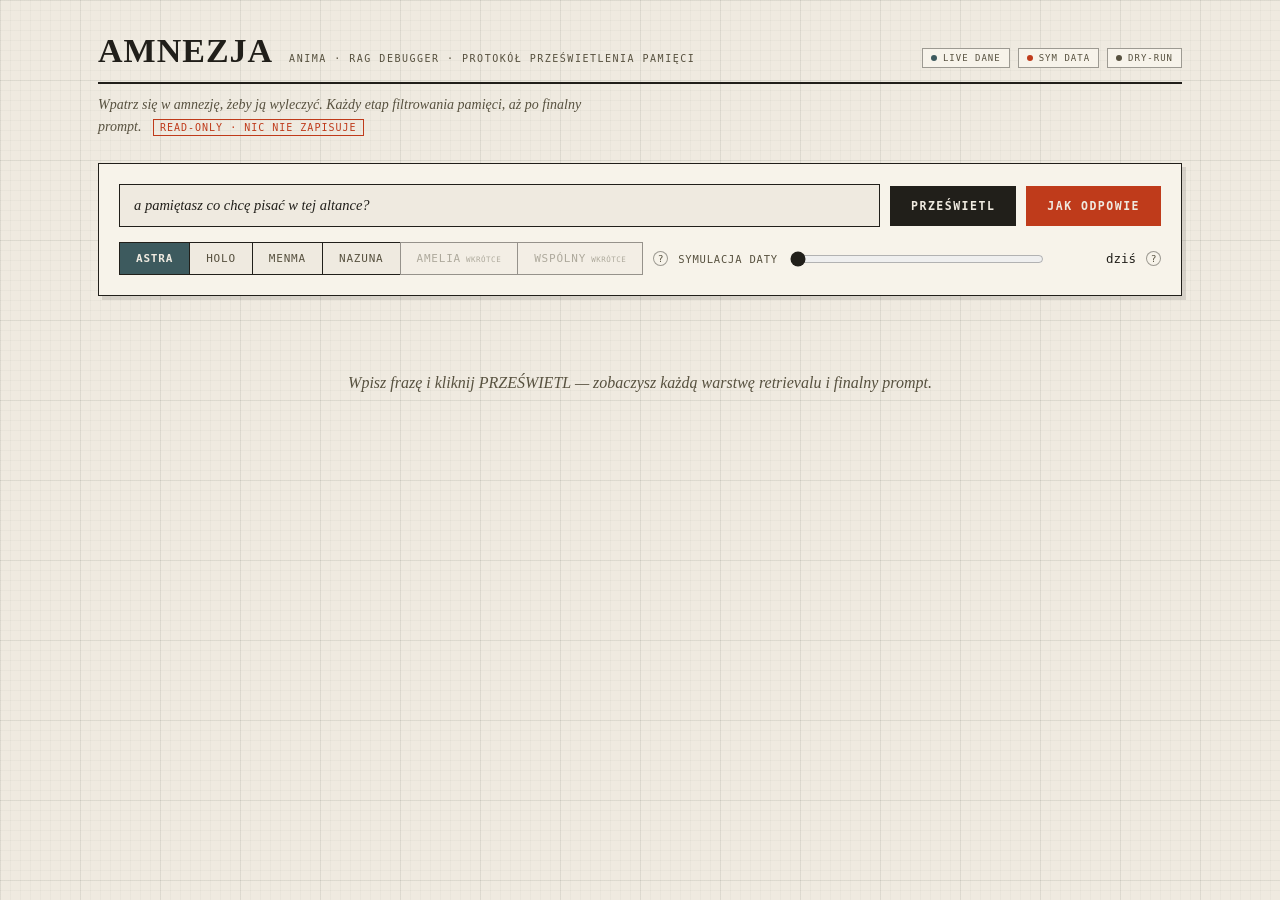
==== commit 4d853361: "feat(amnezja-ui): selektor persony dla siostr (Holo/Menma/Nazuna) Segmentowy control person: Astra +" ====
--- a/backend/amnezja.html
+++ b/backend/amnezja.html
@@ -206,10 +206,13 @@
     <div class="row">
       <div class="pers">
         <button class="pbtn on" data-p="astra">Astra</button>
+        <button class="pbtn" data-p="holo">Holo</button>
+        <button class="pbtn" data-p="menma">Menma</button>
+        <button class="pbtn" data-p="nazuna">Nazuna</button>
         <button class="pbtn dis" title="wkrótce">Amelia<span class="soon">wkrótce</span></button>
         <button class="pbtn dis" title="wkrótce">Wspólny<span class="soon">wkrótce</span></button>
       </div>
-      <span class="tip" data-tip="Persona = który mózg pamięci prześwietlamy. Na razie Astra. Amelia i Wspólny Pokój dojdą, gdy podepniemy ich stores do compose_context.">?</span>
+      <span class="tip" data-tip="Persona = który mózg pamięci prześwietlamy. Astra oraz siostry (Holo/Menma/Nazuna) idą przez compose_context. Siostry: bez FactStore, sesja ze wspólnej kolekcji pokoju. Amelia i Wspólny Pokój dojdą, gdy podepniemy ich stores.">?</span>
       <div class="slider">
         <span class="slabel">Symulacja daty</span>
         <input type="range" id="day" min="0" max="180" value="0" oninput="dayLbl()">
@@ -267,6 +270,16 @@
 }
 function esc(t){return (t||'').replace(/[&<>]/g,c=>({'&':'&amp;','<':'&lt;','>':'&gt;'}[c]))}
 
+const PERSONA_LABEL = {astra:'Astra', holo:'Holo', menma:'Menma', nazuna:'Nazuna'};
+let selectedPersona = 'astra';
+function pickPersona(btn){
+  if(btn.classList.contains('dis')) return;
+  document.querySelectorAll('.pers .pbtn').forEach(b=>b.classList.remove('on'));
+  btn.classList.add('on');
+  selectedPersona = btn.dataset.p;
+}
+document.querySelectorAll('.pers .pbtn').forEach(b=>b.addEventListener('click',()=>pickPersona(b)));
+
 function renderItems(items){
   if(!items || !items.length) return '<div class="origin" style="padding:10px 0">— pusto —</div>';
   return items.map(it=>{
@@ -379,7 +392,7 @@
     html += `<div class="node sq result" data-num="">
       <div class="endpanel" style="border-color:var(--cynober);border-width:2px;box-shadow:4px 4px 0 rgba(191,59,27,.18)">
         <div class="ptitle">
-          <div class="lhs"><span class="plabel">Jak Astra by odpowiedziała</span>
+          <div class="lhs"><span class="plabel">Jak ${esc(PERSONA_LABEL[data.persona]||data.persona||'')} by odpowiedziała</span>
             <span class="tip" data-tip="Piaskownica: składamy dokładnie ten prompt co /api/chat i pytamy Gemini jak Astra by odpowiedziała. Woła model (kosztuje), ale nic nie zapisuje — żywa Astra nietknięta.">?</span>
           </div>
           <span class="stamp">piaskownica · nie zapisane</span>
@@ -410,9 +423,9 @@
 async function inspect(withGen){
   const q=document.getElementById('q').value.trim(); if(!q) return;
   const day=+document.getElementById('day').value;
-  document.getElementById('results').innerHTML = `<div class="loading">${withGen?'pytam Astrę…':'prześwietlam…'}</div>`;
+  document.getElementById('results').innerHTML = `<div class="loading">${withGen?('pytam — '+(PERSONA_LABEL[selectedPersona]||selectedPersona)+'…'):'prześwietlam…'}</div>`;
   try{
-    const r=await fetch(`/api/debug/inspect?query=${encodeURIComponent(q)}&day_offset=${day}${withGen?'&generate=true':''}`);
+    const r=await fetch(`/api/debug/inspect?query=${encodeURIComponent(q)}&day_offset=${day}&persona=${encodeURIComponent(selectedPersona)}${withGen?'&generate=true':''}`);
     if(!r.ok) throw new Error('HTTP '+r.status);
     render(await r.json());
   }catch(e){
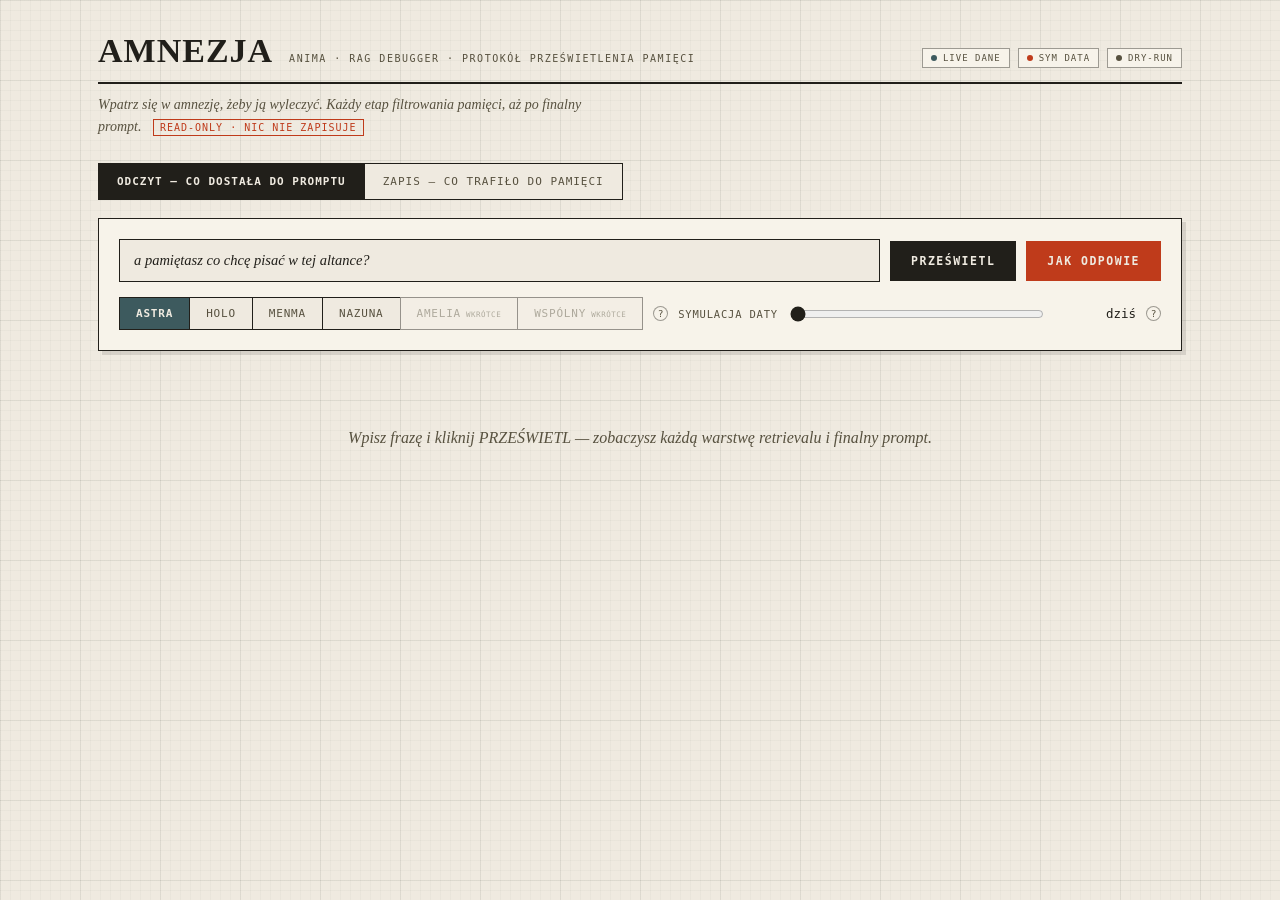
==== commit 6c0dec98: "feat(amnezja): zakladka ZAPIS w interfejsie — druga strona tej samej choroby ODCZYT odpowiada "czemu" ====
--- a/backend/amnezja.html
+++ b/backend/amnezja.html
@@ -181,6 +181,39 @@
   .genhint{color:var(--sepia);font-style:italic;font-size:13px;margin-top:10px;font-family:var(--serif)}
   .genthought{color:var(--sepia);font-size:11.5px;margin-top:14px;border-left:2px solid var(--linia);padding-left:12px;white-space:pre-wrap;line-height:1.55;font-family:var(--mono)}
   .genthought-label{font-size:9px;text-transform:uppercase;letter-spacing:1px;color:var(--sepia);margin-bottom:5px;font-family:var(--mono)}
+
+/* ── ZAPIS: zakładki i widok bramek (2026-08-19) ──
+     Paleta wspólna z resztą protokołu: papier, atrament, cynober jako sygnał. */
+  .tabs{display:flex;gap:0;margin:0 0 18px}
+  .tbtn{background:var(--papier);border:1px solid var(--grafit);border-right:none;color:var(--sepia);
+    padding:11px 18px;cursor:pointer;font-size:11px;font-family:var(--mono);letter-spacing:1px;
+    text-transform:uppercase}
+  .tbtn:last-child{border-right:1px solid var(--grafit)}
+  .tbtn:hover{background:var(--kosc)}
+  .tbtn.on{background:var(--grafit);color:var(--papier);font-weight:700}
+  .stagehdr{display:flex;align-items:center;gap:10px;margin-bottom:12px;flex-wrap:wrap}
+  .stagename{font-family:var(--mono);font-size:11px;letter-spacing:1.5px;text-transform:uppercase;font-weight:700}
+  .muted{font-family:var(--mono);font-size:10px;color:var(--sepia);letter-spacing:.5px}
+  .qtext{font-family:var(--serif);font-style:italic;font-size:14.5px;background:var(--papier);
+    border-left:3px solid var(--grafit);padding:10px 14px}
+  .badge{font-family:var(--mono);font-size:9.5px;letter-spacing:1px;padding:3px 9px;
+    border:1.5px solid var(--sepia);color:var(--sepia);font-weight:700;text-transform:uppercase}
+  .badge.ok{color:var(--teal);border-color:var(--teal)}
+  .badge.bad{color:var(--cynober);border-color:var(--cynober)}
+  .badge.warn{color:#8a6d1f;border-color:#8a6d1f}
+  .wrow{border-left:4px solid var(--linia);padding:11px 15px;margin-bottom:10px;background:var(--papier)}
+  .wrow.ok{border-left-color:var(--teal)}
+  .wrow.bad{border-left-color:var(--cynober)}
+  .wrow.warn{border-left-color:#8a6d1f}
+  .wtop{display:flex;align-items:center;gap:10px;margin-bottom:5px;flex-wrap:wrap}
+  .wstage{font-family:var(--mono);font-size:10.5px;letter-spacing:1px;color:var(--sepia);text-transform:uppercase}
+  .wpowod{font-size:13.5px;color:var(--grafit);line-height:1.5}
+  .wmeta{font-family:var(--mono);font-size:11px;color:var(--sepia);margin-top:4px}
+  .wmeta.odrz{color:#7a6a4a}
+  .wmeta.alarm{color:var(--cynober);font-weight:700}
+  .wtekst{font-family:var(--serif);font-style:italic;font-size:12.5px;color:var(--grafit);
+    margin-top:6px;padding-left:10px;border-left:1px solid var(--linia)}
+  .wuwaga{font-size:11.5px;color:var(--teal);margin-top:6px;line-height:1.5;font-style:italic}
 </style>
 </head>
 <body>
@@ -197,6 +230,30 @@
   <div class="sub">Wpatrz się w amnezję, żeby ją wyleczyć. Każdy etap filtrowania pamięci, aż po finalny prompt.
     <span class="ro">read-only · nic nie zapisuje</span></div>
 
+  <!-- Dwie strony tej samej choroby: ODCZYT odpowiada „czemu tego nie użyła",
+       ZAPIS odpowiada „czemu tego w ogóle nie ma w pamięci". -->
+  <div class="tabs">
+    <button class="tbtn on" id="tab-btn-odczyt" onclick="switchTab('odczyt')">ODCZYT — co dostała do promptu</button>
+    <button class="tbtn" id="tab-btn-zapis" onclick="switchTab('zapis')">ZAPIS — co trafiło do pamięci</button>
+  </div>
+
+<div id="tab-zapis" style="display:none">
+  <div class="panel controls">
+    <div class="row">
+      <input type="text" id="wtext" placeholder="Wklej wiadomość, np. „Mefedron. Wziąłem kreskę."" value="Mefedron. Wzialem kreske.">
+      <button class="btn primary" onclick="inspectWrite()">Prześwietl zapis</button>
+    </div>
+    <div class="row">
+      <span class="tip" data-tip="Ten widok przepuszcza tekst przez ekstraktor i pokazuje, co z niego powstało, co odpadło i NA KTÓREJ BRAMCE. Nic nie zapisuje do bazy.">?</span>
+      <span class="slabel">Sprawdź, dlaczego wiadomość nie trafiła do pamięci — albo z jaką etykietą i na jak długo trafiła.</span>
+    </div>
+  </div>
+  <div id="wresults">
+    <div class="empty">Wklej wiadomość i kliknij PRZEŚWIETL ZAPIS — zobaczysz każdą bramkę ekstraktora.</div>
+  </div>
+</div>
+
+<div id="tab-odczyt">
   <div class="panel controls">
     <div class="row">
       <input type="text" id="q" placeholder="Wpisz frazę, jakbyś był Łukaszem…" value="a pamiętasz co chcę pisać w tej altance?">
@@ -225,6 +282,7 @@
   <div id="results">
     <div class="empty">Wpisz frazę i kliknij PRZEŚWIETL — zobaczysz każdą warstwę retrievalu i finalny prompt.</div>
   </div>
+</div>
 </div>
 
 <script>
@@ -433,6 +491,70 @@
   }
 }
 function copyPrompt(){navigator.clipboard.writeText(document.getElementById('prompt').textContent)}
+
+/* ── ZAPIS — druga strona choroby ────────────────────────────────────────────
+   Odczyt odpowiada „czemu tego nie użyła". To odpowiada „czemu tego w ogóle nie ma".
+   Wszystkie trzy duże wpadki (mefedron, scenariusz, wyznanie z 7 sierpnia) to były
+   awarie ZAPISU — niewidoczne dla dotychczasowej Amnezji. */
+function switchTab(which){
+  const zapis = which === 'zapis';
+  document.getElementById('tab-zapis').style.display  = zapis ? '' : 'none';
+  document.getElementById('tab-odczyt').style.display = zapis ? 'none' : '';
+  document.getElementById('tab-btn-zapis').classList.toggle('on', zapis);
+  document.getElementById('tab-btn-odczyt').classList.toggle('on', !zapis);
+}
+
+function werdyktKlasa(w){
+  if(w === 'ZAPISANE') return 'ok';
+  if(w === 'ODRZUCONE') return 'bad';
+  return 'warn';
+}
+
+async function inspectWrite(){
+  const t = document.getElementById('wtext').value.trim();
+  if(!t) return;
+  const box = document.getElementById('wresults');
+  box.innerHTML = '<div class="empty">Prześwietlam ścieżkę zapisu…</div>';
+  try{
+    const r = await fetch(`/api/debug/inspect-write?text=${encodeURIComponent(t)}&persona=${encodeURIComponent(selectedPersona)}`);
+    if(!r.ok) throw new Error('HTTP ' + r.status);
+    renderWrite(await r.json());
+  }catch(e){
+    box.innerHTML = `<div class="empty">Błąd: ${esc(String(e))}</div>`;
+  }
+}
+
+function renderWrite(d){
+  const zapisano = d.liczba_wspomnien > 0;
+  let h = `<div class="panel">
+    <div class="stagehdr"><span class="stagename">WYNIK KOŃCOWY</span>
+      <span class="badge ${zapisano ? 'ok' : 'bad'}">${esc(d.wynik)}</span>
+      <span class="muted">${d.liczba_wspomnien} wspomnień · ${esc(d.uwaga)}</span></div>
+    <div class="qtext">${esc(d.text)}</div>
+  </div>`;
+
+  h += '<div class="panel"><div class="stagehdr"><span class="stagename">BRAMKI — po kolei</span></div>';
+  (d.trace || []).forEach(t => {
+    h += `<div class="wrow ${werdyktKlasa(t.werdykt)}">
+      <div class="wtop"><span class="wstage">${esc(t.etap)}</span>
+        <span class="badge ${werdyktKlasa(t.werdykt)}">${esc(t.werdykt)}</span></div>
+      <div class="wpowod">${esc(t.powod)}</div>`;
+    if(t.etykieta)   h += `<div class="wmeta">etykieta: <b>${esc(t.etykieta)}</b></div>`;
+    if(t.wybrana)    h += `<div class="wmeta">wybrana: <b>${esc(t.wybrana)}</b></div>`;
+    if(t.importance !== undefined) h += `<div class="wmeta">ważność: ${t.importance} · pewność: ${t.confidence} · akcja: ${esc(t.akcja||'')}</div>`;
+    if(t.trwalosc_h !== undefined){
+      const znika = (t.trwalosc_h !== 'bez limitu');
+      h += `<div class="wmeta ${znika ? 'alarm' : ''}">żyje: ${znika ? t.trwalosc_h + ' h (znika po ' + Math.round(t.trwalosc_h/24) + ' dniach!)' : 'bez limitu czasowego'}</div>`;
+    }
+    if(t.tekst_wspomnienia) h += `<div class="wtekst">${esc(t.tekst_wspomnienia)}</div>`;
+    if(t.kandydaci) h += `<div class="wmeta">kandydaci: ${t.kandydaci.map(k=>esc(k.typ+':'+k.podtyp+' ('+k.confidence+')')).join(' · ')}</div>`;
+    if(t.odrzucone) h += `<div class="wmeta odrz">odrzucone etykiety: ${t.odrzucone.map(esc).join(' · ')}</div>`;
+    if(t.uwaga)     h += `<div class="wuwaga">${esc(t.uwaga)}</div>`;
+    h += '</div>';
+  });
+  h += '</div>';
+  document.getElementById('wresults').innerHTML = h;
+}
 document.getElementById('q').addEventListener('keydown',e=>{if(e.key==='Enter')inspect(false)});
 </script>
 
